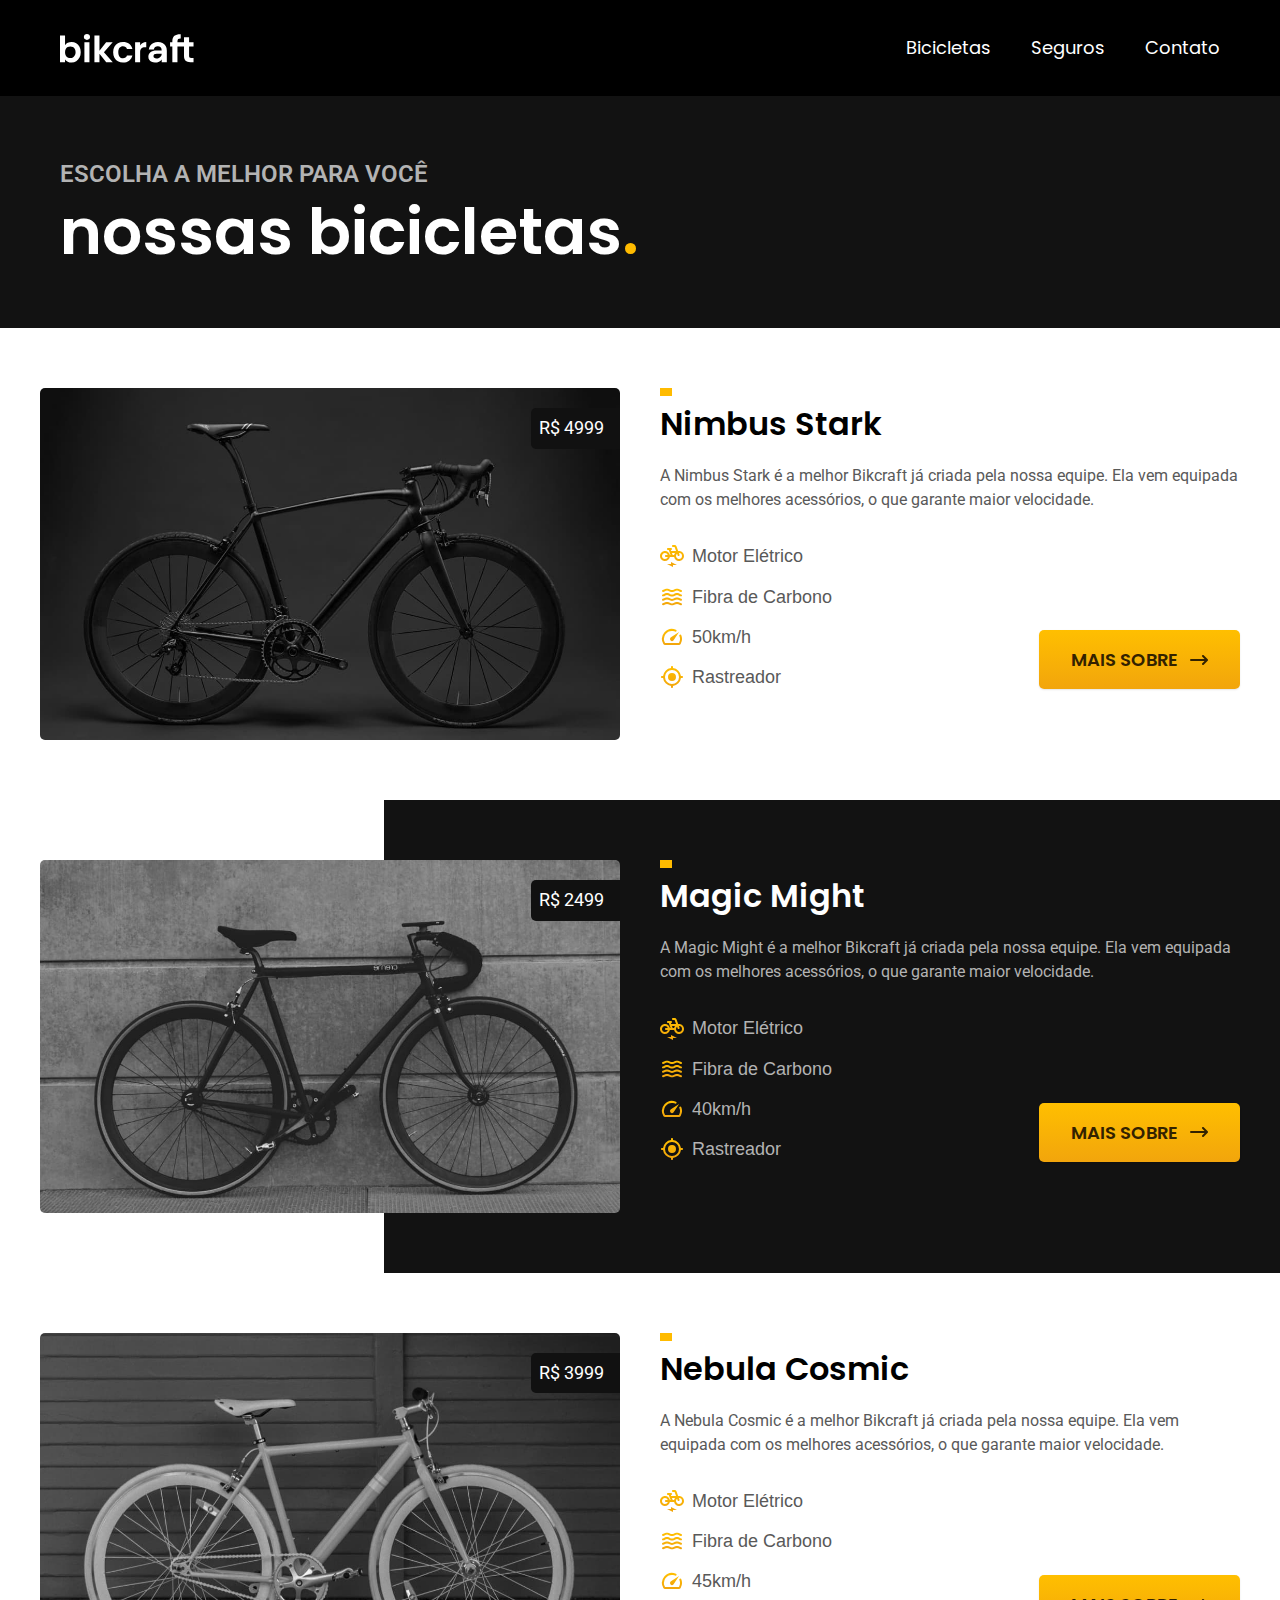
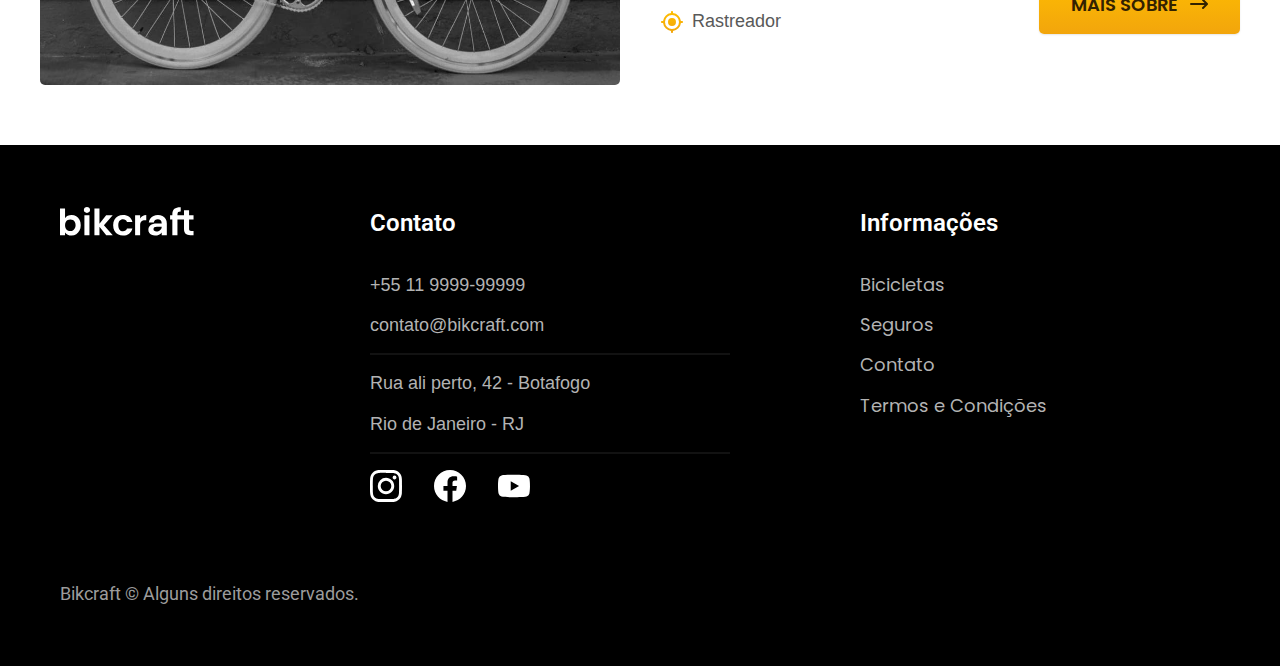
==== bicicletas.html @ fbfb1a01 "continuação do curso" ====
<!DOCTYPE html>
<html lang="pt-br">

<head>
  <meta charset="UTF-8">
  <meta name="viewport" content="width=device-width, initial-scale=1.0">
  <title>Bicicletas | Bikcraft - Bicicletas Elétricas</title>
  <meta name="description" content="Bicicletas Bikcraft">
  <link rel="stylesheet" href="./css/style.css">
  <link rel="shortcut icon" href="img/icons/ico.svg" type="image/x-icon">
</head>

<body id="page-bicycles">
  <header class="header-bg">
    <section class="header-bg__container container">
      <a href="./"><img src="./img/bikcraft.svg" alt="bikcraft-logo"></a>
      <nav aria-label="primary">
        <ul class="header-bg__menu">
          <li><a class="font-1-m" href="./bicicletas.html">Bicicletas</a></li>
          <li><a class="font-1-m" href="./seguros.html">Seguros</a></li>
          <li><a class="font-1-m" href="./contato.html">Contato</a></li>
        </ul>
      </nav>
    </section>
  </header>

  <main>
    <div class="title-bg">
      <div class="title-content container">
        <p class="title-p font-2-lb">Escolha a Melhor Para Você</p>
        <h1 class="title-1">nossas bicicletas<span class="dot-color">.</span></h1>
      </div>
    </div>

    <div class="bicycles container">
      <div class="bicycles-image">
        <img src="img/bicycles-img/nimbus.jpg" alt="Bicicleta nimbus">
        <span class="font-2-m bicycle-price">R$ 4999</span>
      </div>
      <div class="bicycles-content">
        <h2 class="font-1-xl">Nimbus Stark</h2>
        <p class="font-2-s bicycle-p">A Nimbus Stark é a melhor Bikcraft já criada pela nossa equipe. Ela vem equipada
          com os
          melhores
          acessórios, o que garante maior velocidade.</p>
        <ul class="font-1-m list-items-bicycles">
          <li><img src="img/icons/eletrica.svg" alt="icone Motor Elétrico">Motor Elétrico</li>
          <li><img src="img/icons/carbono.svg" alt="icone Fibra de Carbono">Fibra de Carbono</li>
          <li><img src="img/icons/velocidade.svg" alt="icone km/h">50km/h</li>
          <li><img src="img/icons/rastreador.svg" alt="icone km/h">Rastreador</li>
        </ul>
        <a class="button arrow" href="./bicicletas/nimbus.html">Mais Sobre</a>
      </div>
    </div>


    <div class="bicycles-bg">
      <div class="bicycles container">
        <div class="bicycles-image">
          <img src="img/bicycles-img/magic.jpg" alt="Bicicleta Magic Might">
          <span class="font-2-m bicycle-price">R$ 2499</span>
        </div>
        <div class="bicycles-content">
          <h2 class="font-1-xl title-diff">Magic Might</h2>
          <p class="font-2-s bicycle-p-diff">A Magic Might é a melhor Bikcraft já criada pela nossa equipe. Ela vem
            equipada com os melhores acessórios, o que garante maior velocidade.</p>
          <ul class="font-1-m list-items-bicycles list-diff">
            <li><img src="img/icons/eletrica.svg" alt="icone Motor Elétrico">Motor Elétrico</li>
            <li><img src="img/icons/carbono.svg" alt="icone Fibra de Carbono">Fibra de Carbono</li>
            <li><img src="img/icons/velocidade.svg" alt="icone km/h">40km/h</li>
            <li><img src="img/icons/rastreador.svg" alt="icone km/h">Rastreador</li>
          </ul>
          <a class="button arrow" href="./bicicletas/magic.html">Mais Sobre</a>
        </div>
      </div>
    </div>

    <div class="bicycles container">
      <div class="bicycles-image">
        <img src="img/bicycles-img/nebula.jpg" alt="Bicicleta Nebula Cosmic">
        <span class="font-2-m bicycle-price">R$ 3999</span>
      </div>
      <div class="bicycles-content">
        <h2 class="font-1-xl">Nebula Cosmic</h2>
        <p class="font-2-s bicycle-p">A Nebula Cosmic é a melhor Bikcraft já criada pela nossa equipe. Ela vem equipada
          com os melhores acessórios, o que garante maior velocidade.</p>
        <ul class="font-1-m list-items-bicycles">
          <li><img src="img/icons/eletrica.svg" alt="icone Motor Elétrico">Motor Elétrico</li>
          <li><img src="img/icons/carbono.svg" alt="icone Fibra de Carbono">Fibra de Carbono</li>
          <li><img src="img/icons/velocidade.svg" alt="icone km/h">45km/h</li>
          <li><img src="img/icons/rastreador.svg" alt="icone km/h">Rastreador</li>
        </ul>
        <a class="button arrow" href="./bicicletas/nebula.html">Mais Sobre</a>
      </div>
    </div>

  </main>

  <footer class="container-footer">
    <div class="footer container">
      <img src="img/bikcraft.svg" alt="Bikcraft">
      <div class="footer-contact">
        <h3 class="font-2-lb">Contato</h3>
        <ul class="font-2-m">
          <li><a href="tel:+5511999999999">+55 11 9999-99999</a></li>
          <li><a href="mailto:contato@bikcraft.com">contato@bikcraft.com</a></li>
          <li>Rua ali perto, 42 - Botafogo</li>
          <li>Rio de Janeiro - RJ</li>
        </ul>
        <div class="footer-social">
          <a href=""><img src="img/social/instagram.svg" alt="Instagram"></a>
          <a href=""><img src="img/social/facebook.svg" alt="Facebook"></a>
          <a href=""><img src="img/social/youtube.svg" alt="Youtube"></a>
        </div>
      </div>
      <div class="footer-informations">
        <h3 class="font-2-lb"> Informações</h3>
        <nav>
          <ul class="font-1-m">
            <li><a class="font-1-m" href="./bicicletas.html">Bicicletas</a></li>
            <li><a class="font-1-m" href="./seguros.html">Seguros</a></li>
            <li><a class="font-1-m" href="./contato.html">Contato</a></li>
            <li><a class="font-1-m" href="./termos.html">Termos e Condições</a></li>
          </ul>
        </nav>
      </div>
      <p class="footer-copy font-2-m">Bikcraft © Alguns direitos reservados.</p>
    </div>
  </footer>
</body>
---- css/style.css ----
@import url('https://fonts.googleapis.com/css2?family=Poppins:ital,wght@0,100;0,200;0,300;0,400;0,500;0,600;0,700;0,800;0,900;1,100;1,200;1,300;1,400;1,500;1,600;1,700;1,800;1,900&family=Roboto:ital,wght@0,100;0,300;0,400;0,500;0,700;0,900;1,100;1,300;1,400;1,500;1,700;1,900&display=swap');
  @import url('https://fonts.googleapis.com/css2?family=Merriweather:ital,wght@1,900&display=swap');

  @import "./global/global.css";
  @import "./global/header.css";
  @import "./global/footer.css";

  @import "./components/colors.css";
  @import "./components/typography.css";
  @import "./components/components.css";

  @import "./home/index.css";
  @import "./home/technology.css";
  @import "./home/partnership.css";
  @import "./home/testimony.css";

  @import "./bicycles/bicycles-list.css";
  @import "./bicycles/bicycles.css";

  @import "./insurance/insurance.css";
  @import "./insurance/benefits.css";
  @import "./insurance/questions.css";

  @import "./terms/terms.css";
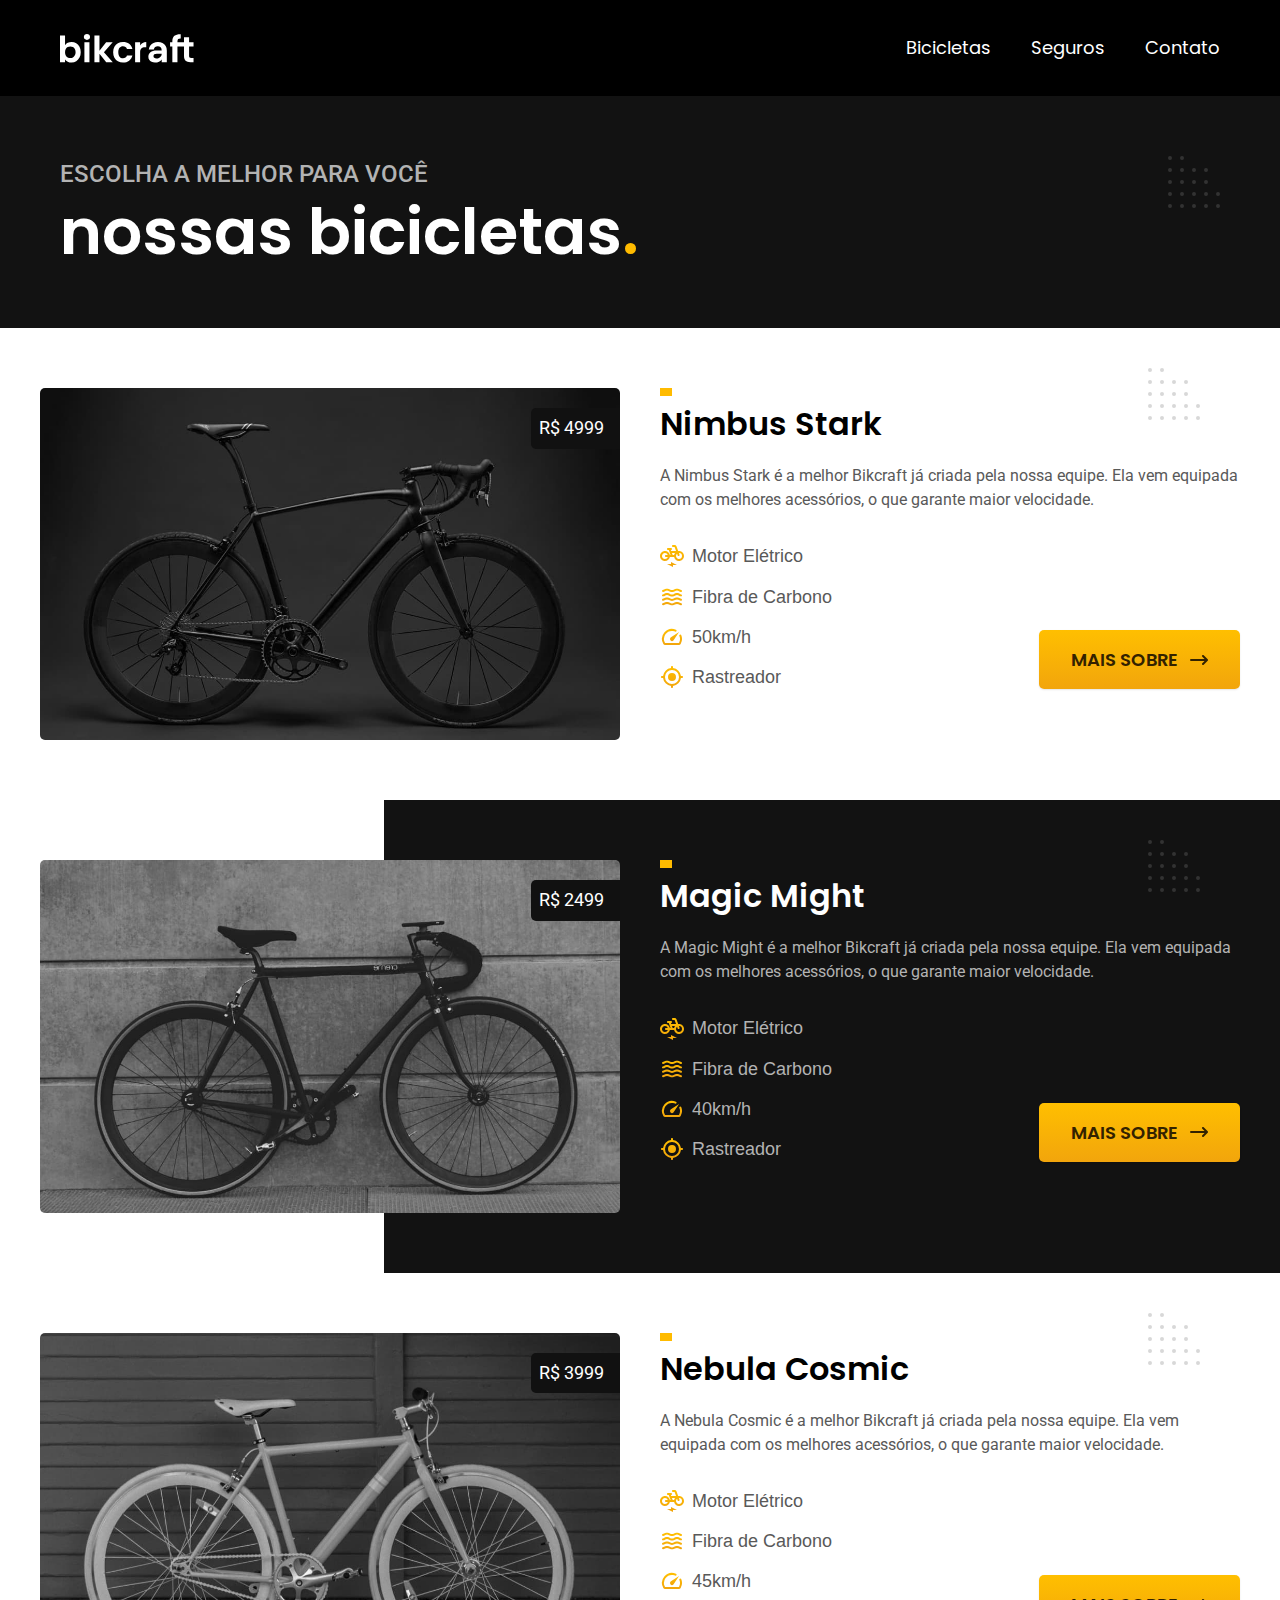
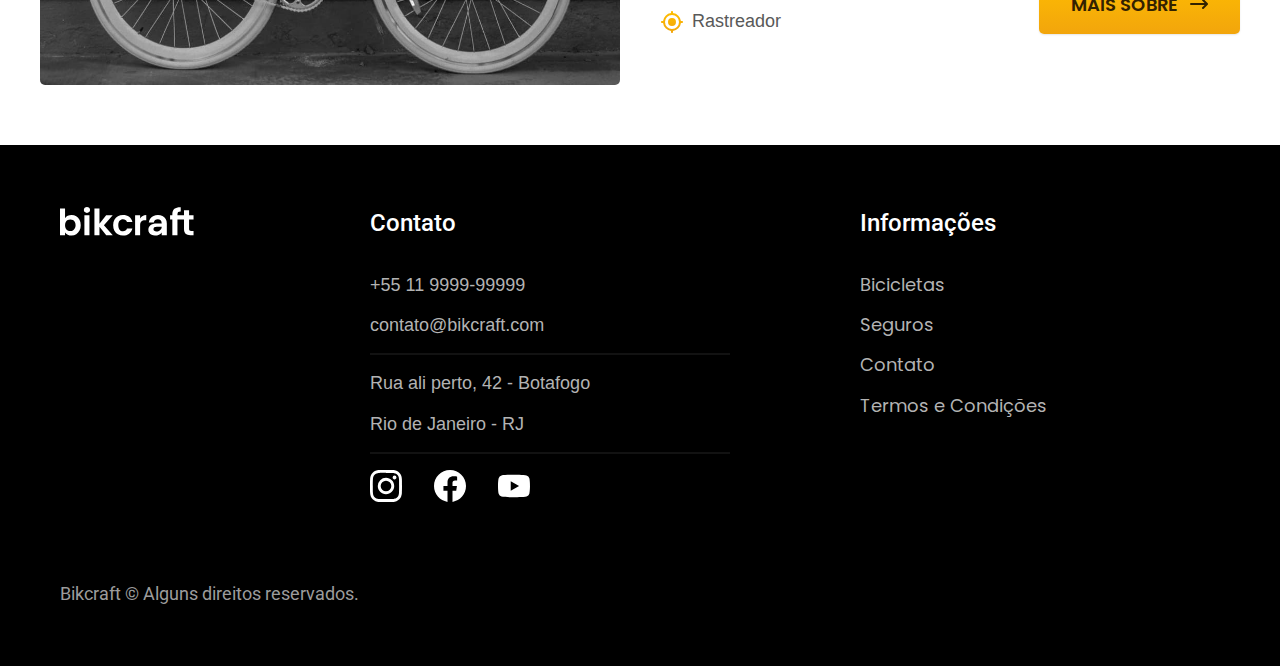
==== commit 27f6bcf7: "git commit -m :sparkles: feat: finalização css" ====
--- a/bicicletas.html
+++ b/bicicletas.html
@@ -6,6 +6,7 @@
   <meta name="viewport" content="width=device-width, initial-scale=1.0">
   <title>Bicicletas | Bikcraft - Bicicletas Elétricas</title>
   <meta name="description" content="Bicicletas Bikcraft">
+  <link rel="preload" href="./css/style.css" as="style">
   <link rel="stylesheet" href="./css/style.css">
   <link rel="shortcut icon" href="img/icons/ico.svg" type="image/x-icon">
 </head>
@@ -52,7 +53,6 @@
         <a class="button arrow" href="./bicicletas/nimbus.html">Mais Sobre</a>
       </div>
     </div>
-
 
     <div class="bicycles-bg">
       <div class="bicycles container">
--- a/css/style.css
+++ b/css/style.css
@@ -8,6 +8,7 @@
   @import "./components/colors.css";
   @import "./components/typography.css";
   @import "./components/components.css";
+  @import "./components/form.css";
 
   @import "./home/index.css";
   @import "./home/technology.css";
@@ -17,8 +18,16 @@
   @import "./bicycles/bicycles-list.css";
   @import "./bicycles/bicycles.css";
 
+  @import "./bicycle/bicycle.css";
+  @import "./bicycle/insurances.css";
+
   @import "./insurance/insurance.css";
   @import "./insurance/benefits.css";
   @import "./insurance/questions.css";
 
+  @import "./contact/contact.css";
+  @import "./contact/stores.css";
+
+  @import "./budget/budget.css";
+
   @import "./terms/terms.css";--- a/css/style.css
+++ b/css/style.css
@@ -8,6 +8,7 @@
   @import "./components/colors.css";
   @import "./components/typography.css";
   @import "./components/components.css";
+  @import "./components/form.css";
 
   @import "./home/index.css";
   @import "./home/technology.css";
@@ -17,8 +18,16 @@
   @import "./bicycles/bicycles-list.css";
   @import "./bicycles/bicycles.css";
 
+  @import "./bicycle/bicycle.css";
+  @import "./bicycle/insurances.css";
+
   @import "./insurance/insurance.css";
   @import "./insurance/benefits.css";
   @import "./insurance/questions.css";
 
+  @import "./contact/contact.css";
+  @import "./contact/stores.css";
+
+  @import "./budget/budget.css";
+
   @import "./terms/terms.css";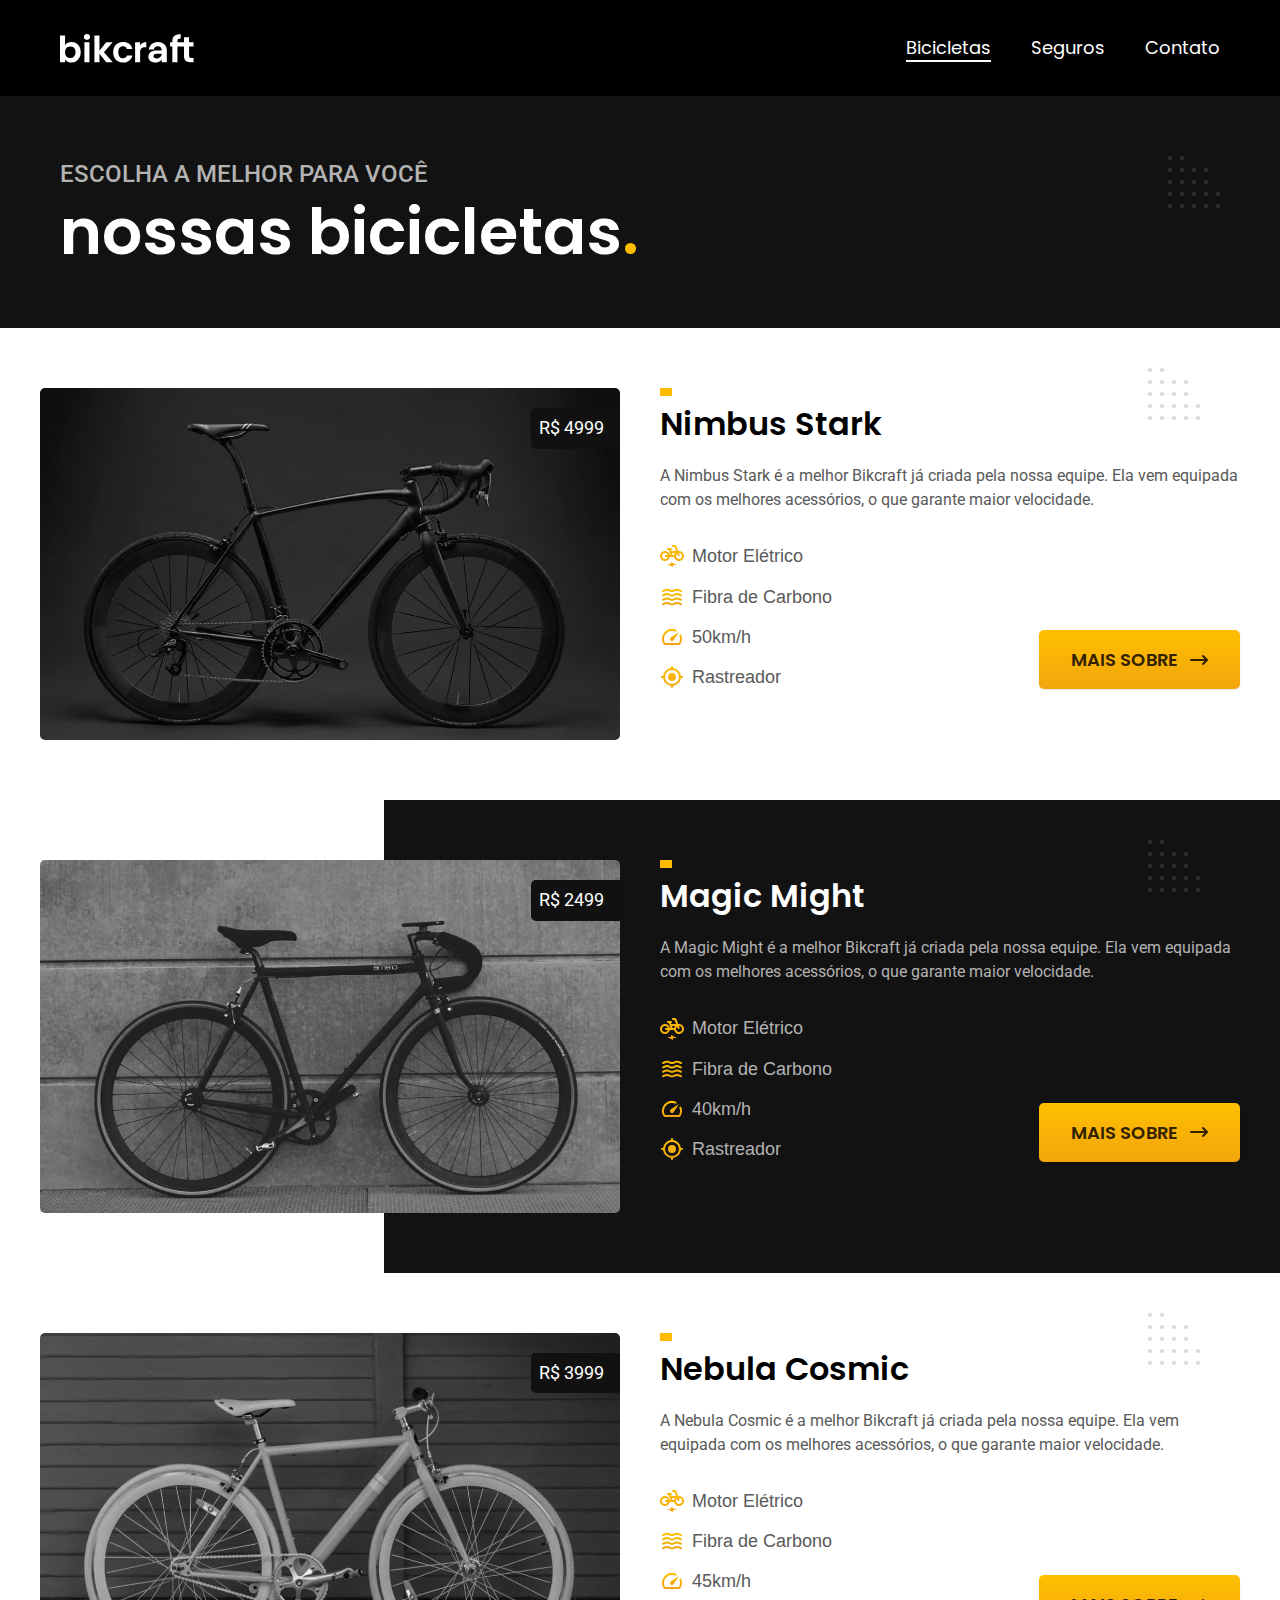
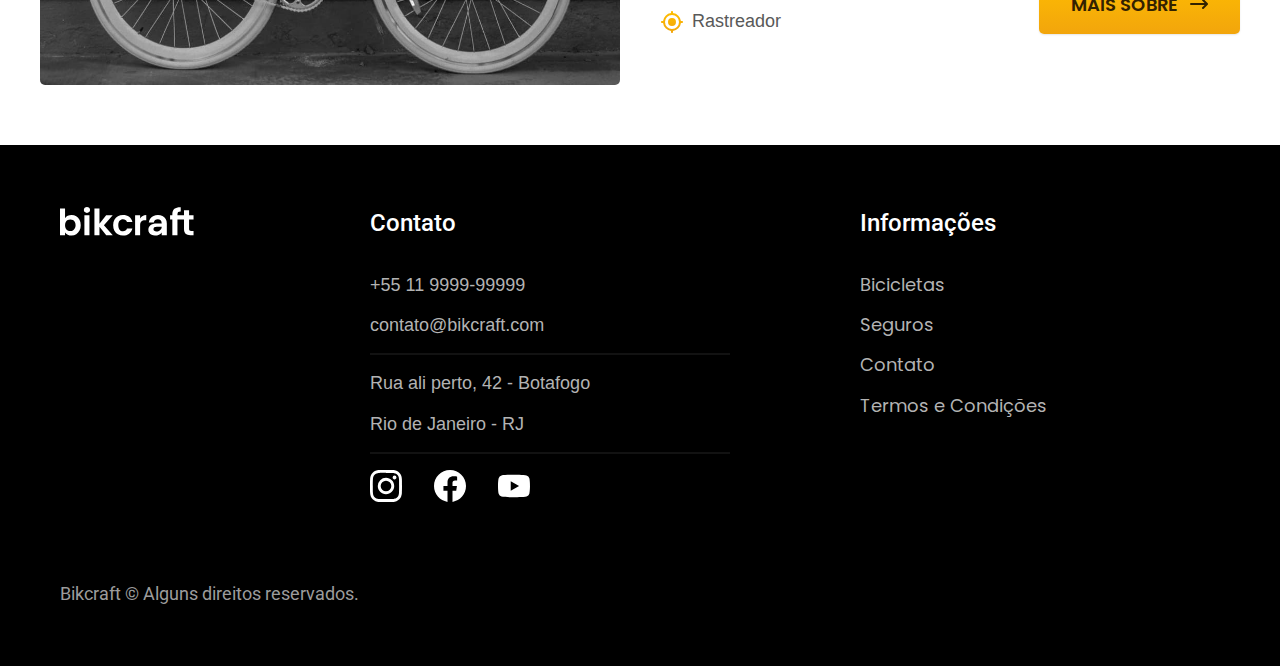
==== commit 65f32f43: ":sparkles: adicionando JS" ====
--- a/bicicletas.html
+++ b/bicicletas.html
@@ -1,130 +1,142 @@
 <!DOCTYPE html>
 <html lang="pt-br">
 
-<head>
-  <meta charset="UTF-8">
-  <meta name="viewport" content="width=device-width, initial-scale=1.0">
-  <title>Bicicletas | Bikcraft - Bicicletas Elétricas</title>
-  <meta name="description" content="Bicicletas Bikcraft">
-  <link rel="preload" href="./css/style.css" as="style">
-  <link rel="stylesheet" href="./css/style.css">
-  <link rel="shortcut icon" href="img/icons/ico.svg" type="image/x-icon">
-</head>
+  <head>
+    <meta charset="UTF-8">
+    <meta name="viewport" content="width=device-width, initial-scale=1.0">
+    <title>Bicicletas | Bikcraft - Bicicletas Elétricas</title>
+    <meta name="description" content="Bicicletas Bikcraft">
+    <link rel="preload" href="./css/style.css" as="style">
+    <link rel="stylesheet" href="./css/style.css">
+    <link rel="shortcut icon" href="img/icons/ico.svg" type="image/x-icon">
+    <script>document.documentElement.classList.add('js')</script>
+  </head>
 
-<body id="page-bicycles">
-  <header class="header-bg">
-    <section class="header-bg__container container">
-      <a href="./"><img src="./img/bikcraft.svg" alt="bikcraft-logo"></a>
-      <nav aria-label="primary">
-        <ul class="header-bg__menu">
-          <li><a class="font-1-m" href="./bicicletas.html">Bicicletas</a></li>
-          <li><a class="font-1-m" href="./seguros.html">Seguros</a></li>
-          <li><a class="font-1-m" href="./contato.html">Contato</a></li>
-        </ul>
-      </nav>
-    </section>
-  </header>
-
-  <main>
-    <div class="title-bg">
-      <div class="title-content container">
-        <p class="title-p font-2-lb">Escolha a Melhor Para Você</p>
-        <h1 class="title-1">nossas bicicletas<span class="dot-color">.</span></h1>
-      </div>
-    </div>
-
-    <div class="bicycles container">
-      <div class="bicycles-image">
-        <img src="img/bicycles-img/nimbus.jpg" alt="Bicicleta nimbus">
-        <span class="font-2-m bicycle-price">R$ 4999</span>
-      </div>
-      <div class="bicycles-content">
-        <h2 class="font-1-xl">Nimbus Stark</h2>
-        <p class="font-2-s bicycle-p">A Nimbus Stark é a melhor Bikcraft já criada pela nossa equipe. Ela vem equipada
-          com os
-          melhores
-          acessórios, o que garante maior velocidade.</p>
-        <ul class="font-1-m list-items-bicycles">
-          <li><img src="img/icons/eletrica.svg" alt="icone Motor Elétrico">Motor Elétrico</li>
-          <li><img src="img/icons/carbono.svg" alt="icone Fibra de Carbono">Fibra de Carbono</li>
-          <li><img src="img/icons/velocidade.svg" alt="icone km/h">50km/h</li>
-          <li><img src="img/icons/rastreador.svg" alt="icone km/h">Rastreador</li>
-        </ul>
-        <a class="button arrow" href="./bicicletas/nimbus.html">Mais Sobre</a>
-      </div>
-    </div>
-
-    <div class="bicycles-bg">
-      <div class="bicycles container">
-        <div class="bicycles-image">
-          <img src="img/bicycles-img/magic.jpg" alt="Bicicleta Magic Might">
-          <span class="font-2-m bicycle-price">R$ 2499</span>
-        </div>
-        <div class="bicycles-content">
-          <h2 class="font-1-xl title-diff">Magic Might</h2>
-          <p class="font-2-s bicycle-p-diff">A Magic Might é a melhor Bikcraft já criada pela nossa equipe. Ela vem
-            equipada com os melhores acessórios, o que garante maior velocidade.</p>
-          <ul class="font-1-m list-items-bicycles list-diff">
-            <li><img src="img/icons/eletrica.svg" alt="icone Motor Elétrico">Motor Elétrico</li>
-            <li><img src="img/icons/carbono.svg" alt="icone Fibra de Carbono">Fibra de Carbono</li>
-            <li><img src="img/icons/velocidade.svg" alt="icone km/h">40km/h</li>
-            <li><img src="img/icons/rastreador.svg" alt="icone km/h">Rastreador</li>
-          </ul>
-          <a class="button arrow" href="./bicicletas/magic.html">Mais Sobre</a>
-        </div>
-      </div>
-    </div>
-
-    <div class="bicycles container">
-      <div class="bicycles-image">
-        <img src="img/bicycles-img/nebula.jpg" alt="Bicicleta Nebula Cosmic">
-        <span class="font-2-m bicycle-price">R$ 3999</span>
-      </div>
-      <div class="bicycles-content">
-        <h2 class="font-1-xl">Nebula Cosmic</h2>
-        <p class="font-2-s bicycle-p">A Nebula Cosmic é a melhor Bikcraft já criada pela nossa equipe. Ela vem equipada
-          com os melhores acessórios, o que garante maior velocidade.</p>
-        <ul class="font-1-m list-items-bicycles">
-          <li><img src="img/icons/eletrica.svg" alt="icone Motor Elétrico">Motor Elétrico</li>
-          <li><img src="img/icons/carbono.svg" alt="icone Fibra de Carbono">Fibra de Carbono</li>
-          <li><img src="img/icons/velocidade.svg" alt="icone km/h">45km/h</li>
-          <li><img src="img/icons/rastreador.svg" alt="icone km/h">Rastreador</li>
-        </ul>
-        <a class="button arrow" href="./bicicletas/nebula.html">Mais Sobre</a>
-      </div>
-    </div>
-
-  </main>
-
-  <footer class="container-footer">
-    <div class="footer container">
-      <img src="img/bikcraft.svg" alt="Bikcraft">
-      <div class="footer-contact">
-        <h3 class="font-2-lb">Contato</h3>
-        <ul class="font-2-m">
-          <li><a href="tel:+5511999999999">+55 11 9999-99999</a></li>
-          <li><a href="mailto:contato@bikcraft.com">contato@bikcraft.com</a></li>
-          <li>Rua ali perto, 42 - Botafogo</li>
-          <li>Rio de Janeiro - RJ</li>
-        </ul>
-        <div class="footer-social">
-          <a href=""><img src="img/social/instagram.svg" alt="Instagram"></a>
-          <a href=""><img src="img/social/facebook.svg" alt="Facebook"></a>
-          <a href=""><img src="img/social/youtube.svg" alt="Youtube"></a>
-        </div>
-      </div>
-      <div class="footer-informations">
-        <h3 class="font-2-lb"> Informações</h3>
-        <nav>
-          <ul class="font-1-m">
+  <body id="page-bicycles">
+    <header class="header-bg">
+      <section class="header-bg__container container">
+        <a href="./"><img src="./img/bikcraft.svg" alt="bikcraft-logo"></a>
+        <nav aria-label="primary">
+          <ul class="header-bg__menu">
             <li><a class="font-1-m" href="./bicicletas.html">Bicicletas</a></li>
             <li><a class="font-1-m" href="./seguros.html">Seguros</a></li>
             <li><a class="font-1-m" href="./contato.html">Contato</a></li>
-            <li><a class="font-1-m" href="./termos.html">Termos e Condições</a></li>
           </ul>
         </nav>
+      </section>
+    </header>
+
+    <main>
+      <div class="title-bg">
+        <div class="title-content container">
+          <p class="title-p font-2-lb">Escolha a Melhor Para Você</p>
+          <h1 class="title-1">nossas bicicletas<span class="dot-color">.</span></h1>
+        </div>
       </div>
-      <p class="footer-copy font-2-m">Bikcraft © Alguns direitos reservados.</p>
-    </div>
-  </footer>
-</body>+
+      <div class="bicycles container">
+        <div class="bicycles-image">
+          <img src="img/bicycles-img/nimbus.jpg" alt="Bicicleta nimbus">
+          <span class="font-2-m bicycle-price">R$ 4999</span>
+        </div>
+        <div class="bicycles-content">
+          <h2 class="font-1-xl">Nimbus Stark</h2>
+          <p class="font-2-s bicycle-p">A Nimbus Stark é a melhor Bikcraft já
+            criada pela nossa equipe. Ela vem equipada
+            com os
+            melhores
+            acessórios, o que garante maior velocidade.</p>
+          <ul class="font-1-m list-items-bicycles">
+            <li><img src="img/icons/eletrica.svg" alt="icone Motor Elétrico">Motor
+              Elétrico</li>
+            <li><img src="img/icons/carbono.svg" alt="icone Fibra de Carbono">Fibra
+              de Carbono</li>
+            <li><img src="img/icons/velocidade.svg" alt="icone km/h">50km/h</li>
+            <li><img src="img/icons/rastreador.svg" alt="icone km/h">Rastreador</li>
+          </ul>
+          <a class="button arrow" href="./bicicletas/nimbus.html">Mais Sobre</a>
+        </div>
+      </div>
+
+      <div class="bicycles-bg">
+        <div class="bicycles container">
+          <div class="bicycles-image">
+            <img src="img/bicycles-img/magic.jpg" alt="Bicicleta Magic Might">
+            <span class="font-2-m bicycle-price">R$ 2499</span>
+          </div>
+          <div class="bicycles-content">
+            <h2 class="font-1-xl title-diff">Magic Might</h2>
+            <p class="font-2-s bicycle-p-diff">A Magic Might é a melhor Bikcraft
+              já criada pela nossa equipe. Ela vem
+              equipada com os melhores acessórios, o que garante maior
+              velocidade.</p>
+            <ul class="font-1-m list-items-bicycles list-diff">
+              <li><img src="img/icons/eletrica.svg" alt="icone Motor Elétrico">Motor
+                Elétrico</li>
+              <li><img src="img/icons/carbono.svg" alt="icone Fibra de Carbono">Fibra
+                de Carbono</li>
+              <li><img src="img/icons/velocidade.svg" alt="icone km/h">40km/h</li>
+              <li><img src="img/icons/rastreador.svg" alt="icone km/h">Rastreador</li>
+            </ul>
+            <a class="button arrow" href="./bicicletas/magic.html">Mais Sobre</a>
+          </div>
+        </div>
+      </div>
+
+      <div class="bicycles container">
+        <div class="bicycles-image">
+          <img src="img/bicycles-img/nebula.jpg" alt="Bicicleta Nebula Cosmic">
+          <span class="font-2-m bicycle-price">R$ 3999</span>
+        </div>
+        <div class="bicycles-content">
+          <h2 class="font-1-xl">Nebula Cosmic</h2>
+          <p class="font-2-s bicycle-p">A Nebula Cosmic é a melhor Bikcraft já
+            criada pela nossa equipe. Ela vem equipada
+            com os melhores acessórios, o que garante maior velocidade.</p>
+          <ul class="font-1-m list-items-bicycles">
+            <li><img src="img/icons/eletrica.svg" alt="icone Motor Elétrico">Motor
+              Elétrico</li>
+            <li><img src="img/icons/carbono.svg" alt="icone Fibra de Carbono">Fibra
+              de Carbono</li>
+            <li><img src="img/icons/velocidade.svg" alt="icone km/h">45km/h</li>
+            <li><img src="img/icons/rastreador.svg" alt="icone km/h">Rastreador</li>
+          </ul>
+          <a class="button arrow" href="./bicicletas/nebula.html">Mais Sobre</a>
+        </div>
+      </div>
+
+    </main>
+
+    <footer class="container-footer">
+      <div class="footer container">
+        <img src="img/bikcraft.svg" alt="Bikcraft">
+        <div class="footer-contact">
+          <h3 class="font-2-lb">Contato</h3>
+          <ul class="font-2-m">
+            <li><a href="tel:+5511999999999">+55 11 9999-99999</a></li>
+            <li><a href="mailto:contato@bikcraft.com">contato@bikcraft.com</a></li>
+            <li>Rua ali perto, 42 - Botafogo</li>
+            <li>Rio de Janeiro - RJ</li>
+          </ul>
+          <div class="footer-social">
+            <a href><img src="img/social/instagram.svg" alt="Instagram"></a>
+            <a href><img src="img/social/facebook.svg" alt="Facebook"></a>
+            <a href><img src="img/social/youtube.svg" alt="Youtube"></a>
+          </div>
+        </div>
+        <div class="footer-informations">
+          <h3 class="font-2-lb"> Informações</h3>
+          <nav>
+            <ul class="font-1-m">
+              <li><a class="font-1-m" href="./bicicletas.html">Bicicletas</a></li>
+              <li><a class="font-1-m" href="./seguros.html">Seguros</a></li>
+              <li><a class="font-1-m" href="./contato.html">Contato</a></li>
+              <li><a class="font-1-m" href="./termos.html">Termos e Condições</a></li>
+            </ul>
+          </nav>
+        </div>
+        <p class="footer-copy font-2-m">Bikcraft © Alguns direitos reservados.</p>
+      </div>
+    </footer>
+    <script src="./js/script.js"></script>
+  </body>--- a/css/style.css
+++ b/css/style.css
@@ -9,6 +9,7 @@
   @import "./components/typography.css";
   @import "./components/components.css";
   @import "./components/form.css";
+  @import "./components/animation.css";
 
   @import "./home/index.css";
   @import "./home/technology.css";
--- a/css/style.css
+++ b/css/style.css
@@ -9,6 +9,7 @@
   @import "./components/typography.css";
   @import "./components/components.css";
   @import "./components/form.css";
+  @import "./components/animation.css";
 
   @import "./home/index.css";
   @import "./home/technology.css";
